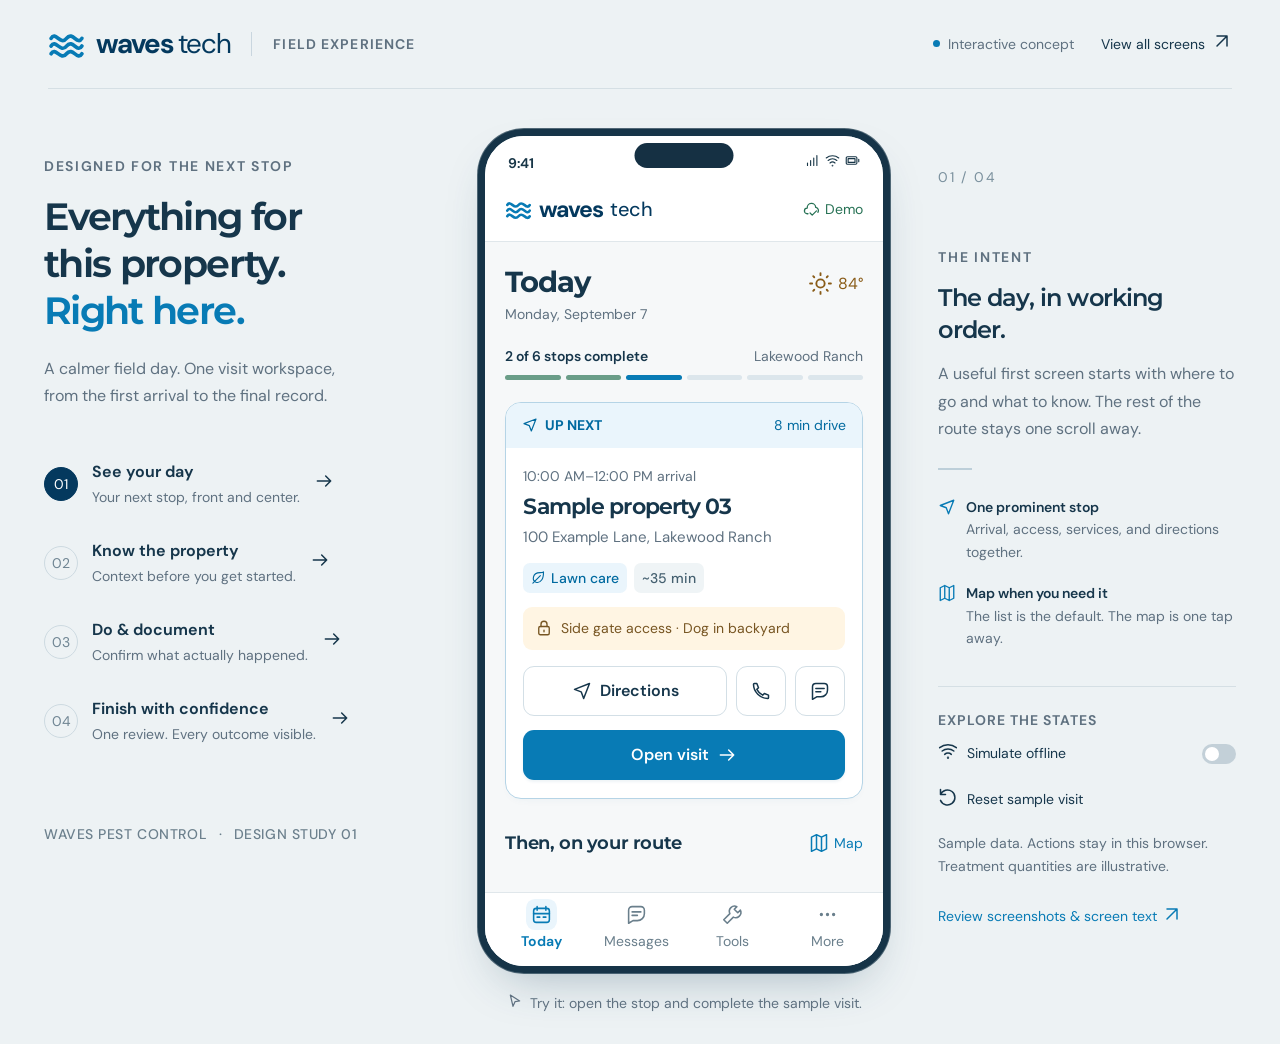
==== index.html @ 24b9bff6 "Publish sample Waves Tech design preview and review screenshots" ====
<!doctype html>
<html lang="en">
<head>
  <meta charset="utf-8">
  <meta name="viewport" content="width=device-width, initial-scale=1, viewport-fit=cover">
  <meta name="robots" content="index, follow">
  <meta name="theme-color" content="#04395e">
  <title>Waves Tech · Field experience concept</title>
  <link rel="stylesheet" href="style.css">
  <script src="app.js" defer></script>
<meta property="og:title" content="Waves Tech — Interactive UI Design"><meta property="og:description" content="Explore the proposed Waves Tech experience: Today, Current visit, Treatment, and Review and finish. Interactive concept with sample data."><meta property="og:image" content="https://wavespestcontrolfl.github.io/waves-tech-design-preview/design-board.png"><meta property="og:type" content="website"><meta name="twitter:card" content="summary_large_image">
</head>
<body>
  <header class="studio-header">
    <a class="studio-brand" href="index.html"><span class="brand-mark" data-icon="waves"></span><strong>waves<span>tech</span></strong><span class="studio-divider"></span><span class="studio-label">FIELD EXPERIENCE</span></a>
    <div class="studio-tools"><span class="concept-label"><i></i> Interactive concept</span><a href="board.html">View all screens <span data-icon="arrow-up-right"></span></a></div>
  </header>
  <main class="studio">
    <aside class="story">
      <div class="eyebrow">DESIGNED FOR THE NEXT STOP</div>
      <h1>Everything for<br>this property.<br><em>Right here.</em></h1>
      <p>A calmer field day. One visit workspace, from the first arrival to the final record.</p>
      <nav class="journey" aria-label="Preview screens">
        <button data-scene="today"><span>01</span><div><strong>See your day</strong><small>Your next stop, front and center.</small></div><span data-icon="arrow-right"></span></button>
        <button data-scene="visit"><span>02</span><div><strong>Know the property</strong><small>Context before you get started.</small></div><span data-icon="arrow-right"></span></button>
        <button data-scene="treatment"><span>03</span><div><strong>Do & document</strong><small>Confirm what actually happened.</small></div><span data-icon="arrow-right"></span></button>
        <button data-scene="review"><span>04</span><div><strong>Finish with confidence</strong><small>One review. Every outcome visible.</small></div><span data-icon="arrow-right"></span></button>
      </nav>
      <div class="story-foot">WAVES PEST CONTROL <span>·</span> DESIGN STUDY 01</div>
    </aside>
    <section class="device-area" aria-label="Interactive mobile preview">
      <div class="device"><div class="device-top"><span>9:41</span><div class="device-island"></div><div class="device-signals"><span data-icon="signal"></span><span data-icon="wifi"></span><span data-icon="battery"></span></div></div><div id="app" class="app"><header class="app-header"><div class="app-logo"><svg class="icon" viewBox="0 0 24 24" aria-hidden="true"><path d="M2 8c3-5 6 5 10 0s7 5 10 0M2 13c3-5 6 5 10 0s7 5 10 0M2 18c3-5 6 5 10 0s7 5 10 0"></path></svg>waves <small>tech</small></div><span class="sync-pill "><svg class="icon" viewBox="0 0 24 24" aria-hidden="true"><path d="M7 18H6a4 4 0 1 1 0-8 6 6 0 0 1 12-1 4.5 4.5 0 0 1 3 7"></path><path d="m10 17 3 3 6-6"></path></svg>Demo</span></header><div class="app-body"><div class="page-title-row"><div><h1>Today</h1><p class="subtext">Monday, September 7</p></div><div class="weather-icon"><svg class="icon" viewBox="0 0 24 24" aria-hidden="true"><circle cx="12" cy="12" r="4"></circle><path d="M12 2v2m0 16v2M2 12h2m16 0h2M5 5l1 1m12 12 1 1M5 19l1-1M18 6l1-1"></path></svg>84°</div></div><div class="progress-row"><strong>2 of 6 stops complete</strong><span>Lakewood Ranch</span></div><div class="progress-track" aria-label="2 of 6 stops complete"><span class="done"></span><span class="done"></span><span class="current"></span><span></span><span></span><span></span></div><article class="card next-card"><div class="card-topline"><span><svg class="icon" viewBox="0 0 24 24" aria-hidden="true"><path d="m21 3-7 18-3-8-8-3Z"></path></svg><strong>UP NEXT</strong></span><span>8 min drive</span></div><div class="card-main"><div class="subtext">10:00 AM–12:00 PM arrival</div><h2 style="margin-top:6px">Sample property 03</h2><p>100 Example Lane, Lakewood Ranch</p><div class="pills"><span class="pill blue"><svg class="icon" viewBox="0 0 24 24" aria-hidden="true"><path d="M20 3c-3 3-14-2-16 8-2 9 8 12 13 5 3-4 3-8 3-13ZM3 21 15 9"></path></svg>Lawn care</span><span class="pill">~35 min</span></div><div class="access-line"><svg class="icon" viewBox="0 0 24 24" aria-hidden="true"><rect x="5" y="10" width="14" height="11" rx="2"></rect><path d="M8 10V7a4 4 0 0 1 8 0v3m-4 5v2"></path></svg>Side gate access · Dog in backyard</div><div class="button-row"><button class="btn secondary" data-action="directions"><svg class="icon" viewBox="0 0 24 24" aria-hidden="true"><path d="m21 3-7 18-3-8-8-3Z"></path></svg>Directions</button><button class="btn secondary square" data-action="contact" aria-label="Call customer"><svg class="icon" viewBox="0 0 24 24" aria-hidden="true"><path d="M7 3H4a1 1 0 0 0-1 1c0 9 8 17 17 17a1 1 0 0 0 1-1v-3l-5-2-2 2a16 16 0 0 1-7-7l2-2Z"></path></svg></button><button class="btn secondary square" data-action="contact" aria-label="Message customer"><svg class="icon" viewBox="0 0 24 24" aria-hidden="true"><path d="M21 11a8 8 0 0 1-8 8H8l-5 3V7a4 4 0 0 1 4-4h10a4 4 0 0 1 4 4Z"></path><path d="M7 9h10M7 13h6"></path></svg></button></div><button class="btn primary wide" data-go="visit">Open visit<svg class="icon" viewBox="0 0 24 24" aria-hidden="true"><path d="M4 12h16m-6-6 6 6-6 6"></path></svg></button></div></article><div class="section-heading"><h2>Then, on your route</h2><button class="text-button" data-action="map"><svg class="icon" viewBox="0 0 24 24" aria-hidden="true"><path d="m3 5 6-3 6 3 6-3v17l-6 3-6-3-6 3Zm6-3v17m6-14v17"></path></svg>Map</button></div><div class="mini-route"><button class="stop-row" data-action="stop" data-stop="04"><span class="stop-number">04</span><div class="stop-description"><div class="stop-window">11:00 AM–1:00 PM</div><strong>Sample property 04</strong><p>200 Example Lane</p><span class="service-line">Quarterly pest</span></div><svg class="icon" viewBox="0 0 24 24" aria-hidden="true"><path d="m9 5 7 7-7 7"></path></svg></button><button class="stop-row" data-action="stop" data-stop="05"><span class="stop-number">05</span><div class="stop-description"><div class="stop-window">1:00–3:00 PM</div><strong>Sample property 05</strong><p>300 Example Lane</p><span class="service-line">Lawn care · Mosquito</span></div><svg class="icon" viewBox="0 0 24 24" aria-hidden="true"><path d="m9 5 7 7-7 7"></path></svg></button><button class="stop-row" data-action="stop" data-stop="06"><span class="stop-number">06</span><div class="stop-description"><div class="stop-window">2:00–4:00 PM</div><strong>Sample property 06</strong><p>400 Example Lane</p><span class="service-line">Quarterly pest</span></div><svg class="icon" viewBox="0 0 24 24" aria-hidden="true"><path d="m9 5 7 7-7 7"></path></svg></button></div><button class="completed-toggle" data-action="completed"><svg class="icon" viewBox="0 0 24 24" aria-hidden="true"><circle cx="12" cy="12" r="9"></circle><path d="m8 12 3 3 5-6"></path></svg>2 earlier stops completed<svg class="icon" viewBox="0 0 24 24" aria-hidden="true"><path d="m6 9 6 6 6-6"></path></svg></button><div class="sample-tag">Design preview · fictional properties</div></div><nav class="bottom-nav" aria-label="Tech navigation"><button data-go="today" class="active" aria-current="page"><svg class="icon" viewBox="0 0 24 24" aria-hidden="true"><rect x="3" y="5" width="18" height="16" rx="3"></rect><path d="M7 3v4m10-4v4M3 11h18m-14 4h3m4 0h3"></path></svg><span>Today</span></button><button data-go="messages" class=""><svg class="icon" viewBox="0 0 24 24" aria-hidden="true"><path d="M21 11a8 8 0 0 1-8 8H8l-5 3V7a4 4 0 0 1 4-4h10a4 4 0 0 1 4 4Z"></path><path d="M7 9h10M7 13h6"></path></svg><span>Messages</span></button><button data-go="tools" class=""><svg class="icon" viewBox="0 0 24 24" aria-hidden="true"><path d="m14 6 4 4 3-3a6 6 0 0 1-8 8l-7 7-4-4 7-7a6 6 0 0 1 8-8Z"></path></svg><span>Tools</span></button><button data-go="more" class=""><svg class="icon" viewBox="0 0 24 24" aria-hidden="true"><circle cx="5" cy="12" r="1"></circle><circle cx="12" cy="12" r="1"></circle><circle cx="19" cy="12" r="1"></circle></svg><span>More</span></button></nav></div></div>
      <div class="device-caption"><span data-icon="pointer"></span> Try it: open the stop and complete the sample visit.</div>
    </section>
    <aside class="design-notes">
      <div class="note-index" id="note-index">01 / 04</div><div class="eyebrow">THE INTENT</div>
      <h2 id="note-title"></h2><p id="note-copy"></p>
      <div class="note-rule"></div><div id="note-details"></div>
      <div class="preview-controls"><div class="eyebrow">EXPLORE THE STATES</div><button id="connection-toggle"><span data-icon="wifi"></span><span>Simulate offline</span><span class="toggle-track"></span></button><button id="reset-demo"><span data-icon="rotate"></span>Reset sample visit</button><p>Sample data. Actions stay in this browser. Treatment quantities are illustrative.</p></div>
      <a class="map-link" href="review.html">Review screenshots & screen text <span data-icon="arrow-up-right"></span></a>
    </aside>
  </main>
  <dialog id="sheet"><div class="sheet-head"><h2 id="sheet-title"></h2><button class="icon-button" id="close-sheet" aria-label="Close dialog"><span data-icon="x"></span></button></div><div id="sheet-content"></div></dialog>
  <div id="toast" class="toast" role="status" aria-live="polite"></div>
</body>
</html>
---- style.css ----
@import url('https://fonts.googleapis.com/css2?family=DM+Sans:wght@400;450;500;550;600;650;700&family=Montserrat:wght@500;600;650;700;750&display=swap');

:root{--navy:#04395e;--blue:#087bb5;--blue-dark:#006aa0;--blue-pale:#eaf5fc;--ink:#16364b;--muted:#5f7180;--line:#e0e7eb;--page:#f6f8f9;--green:#267154;--green-pale:#eaf4ef;--amber:#895b17;--amber-pale:#fff5e3;--font:'DM Sans',-apple-system,BlinkMacSystemFont,'Segoe UI',sans-serif;--heading:'Montserrat',var(--font)}
*{box-sizing:border-box}body{margin:0;color:var(--ink);background:#edf2f4;font-family:var(--font);font-size:16px;line-height:1.45}button,input,textarea,select{font:inherit}button,a{-webkit-tap-highlight-color:transparent}button{cursor:pointer}a{color:inherit;text-decoration:none}button{color:inherit}svg.icon{width:20px;height:20px;stroke:currentColor;fill:none;stroke-width:1.8;stroke-linecap:round;stroke-linejoin:round;flex-shrink:0}button:focus-visible,a:focus-visible{outline:3px solid #0087cc;outline-offset:3px}button:disabled{cursor:not-allowed;opacity:.48}h1,h2,h3,p{margin:0}h1,h2,h3{font-family:var(--heading);letter-spacing:-.035em}button{border:0;background:none}small{font-size:14px}em{font-style:normal;color:var(--blue)}
.studio-header{height:89px;margin:0 48px;display:flex;align-items:center;justify-content:space-between;border-bottom:1px solid #d5dfe4}.studio-brand{display:flex;gap:11px;align-items:center}.brand-mark{display:grid;place-items:center;color:var(--blue)}.brand-mark .icon{width:37px;height:37px;stroke-width:2.4}.studio-brand strong{font-size:28px;letter-spacing:-1.3px;color:var(--navy)}.studio-brand strong>span{font-weight:400;margin-left:5px}.studio-divider{height:24px;width:1px;background:#c9d6df;margin:0 10px}.studio-label,.eyebrow{font-size:14px;letter-spacing:.12em;font-weight:650}.studio-label{color:var(--muted);letter-spacing:.08em}.studio-tools{display:flex;gap:27px;align-items:center;font-size:14px}.studio-tools a{display:flex;align-items:center;gap:7px;min-height:44px}.concept-label{display:flex;gap:8px;align-items:center;color:var(--muted)}.concept-label i{width:7px;height:7px;border-radius:50%;background:var(--blue)}
.studio{max-width:1380px;margin:0 auto;padding:40px 44px 30px;display:grid;grid-template-columns:minmax(275px,1fr) 412px minmax(220px,.77fr);gap:48px;align-items:start}.story{padding-top:27px}.eyebrow{color:var(--muted)}.story h1{font-size:38px;line-height:1.23;margin:18px 0 20px;letter-spacing:-1.65px;font-weight:650}.story>p{max-width:300px;color:var(--muted);line-height:1.7}.journey{display:grid;gap:3px;margin-top:37px}.journey button{display:flex;text-align:left;align-items:center;gap:14px;padding:14px 12px 14px 0;border-radius:12px;min-height:76px}.journey button>span:first-child{font-size:14px;color:#6f8593;border:1px solid #cddae1;width:34px;height:34px;display:grid;place-items:center;border-radius:50%;flex-shrink:0}.journey strong{display:block;font-size:16px;font-weight:650}.journey small{display:block;color:var(--muted);margin-top:4px}.journey button>.icon{margin-left:auto;width:17px;opacity:0}.journey button.selected>span:first-child{background:var(--navy);border-color:var(--navy);color:white}.journey button.selected>.icon{opacity:1;color:var(--blue)}.journey button:hover{background:#e4edf1}.story-foot{margin-top:65px;font-size:14px;font-weight:500;color:#6c808d;letter-spacing:.04em}.story-foot span{margin:0 7px}
.device-area{min-width:0}.device{height:844px;width:412px;border:7px solid #163448;border-radius:46px;background:var(--page);box-shadow:0 22px 50px -22px #234b6360,0 0 0 1px #526977;overflow:hidden;display:flex;flex-direction:column}.device-top{height:44px;flex-shrink:0;padding:10px 23px 0;display:flex;justify-content:space-between;align-items:center;position:relative;background:white;color:#183647;font-size:14px;font-weight:650}.device-island{position:absolute;width:99px;height:25px;border-radius:20px;top:7px;left:50%;transform:translateX(-50%);background:#153043}.device-signals{display:flex;gap:5px}.device-signals .icon{width:15px;height:15px}.device-caption{display:flex;justify-content:center;gap:7px;font-size:14px;color:var(--muted);margin-top:20px}.device-caption .icon{width:16px;height:16px}.app{flex:1;min-height:0;display:flex;flex-direction:column;position:relative;background:var(--page)}
.design-notes{padding-top:38px}.note-index{font-size:14px;letter-spacing:.12em;color:#7a909d;margin-bottom:60px}.design-notes h2{font-size:24px;line-height:1.35;margin:14px 0;font-weight:600}.design-notes>p{font-size:16px;line-height:1.7;color:var(--muted)}.note-rule{width:34px;height:2px;background:#bdcfd9;margin:26px 0}.detail-note{display:flex;gap:10px;margin:0 0 19px;font-size:14px;line-height:1.6;color:var(--muted)}.detail-note>.icon{width:18px;height:18px;margin-top:2px;color:var(--blue)}.detail-note strong{color:var(--ink);font-weight:600}.preview-controls{border-top:1px solid #d5dfe4;margin-top:37px;padding-top:23px}.preview-controls .eyebrow{font-size:14px;letter-spacing:.07em}.preview-controls button{display:flex;align-items:center;gap:9px;text-align:left;font-size:14px;padding:10px 0;min-height:46px;width:100%}.preview-controls p{font-size:14px;line-height:1.65;color:var(--muted);margin-top:9px}.toggle-track{height:20px;width:34px;border-radius:20px;background:#c3d0d8;position:relative;margin-left:auto}.toggle-track:after{content:'';position:absolute;height:14px;width:14px;left:3px;top:3px;border-radius:100%;background:white}.is-offline .toggle-track{background:var(--amber)}.is-offline .toggle-track:after{left:17px}.map-link{display:flex;gap:5px;align-items:center;margin-top:26px;font-size:14px;color:var(--blue)}
.app-header{padding:12px 20px 14px;background:white;display:flex;align-items:center;justify-content:space-between;min-height:62px;border-bottom:1px solid var(--line)}.app-logo{display:flex;gap:7px;align-items:center;font-size:23px;font-weight:700;letter-spacing:-1px;color:var(--navy)}.app-logo .icon{width:27px;height:27px;color:var(--blue);stroke-width:2.3}.app-logo small{font-weight:450;letter-spacing:0;font-size:20px}.app-header-title{display:flex;gap:7px;align-items:center;font-weight:650}.app-header-title .icon-button{margin-left:-10px}.icon-button{display:grid;place-items:center;min-width:44px;min-height:44px;border-radius:10px}.icon-button:hover{background:var(--blue-pale)}.sync-pill{display:flex;gap:5px;align-items:center;color:var(--green);font-size:14px}.sync-pill .icon{width:17px;height:17px}.sync-pill.offline{color:var(--amber)}.app-body{overflow-y:auto;overscroll-behavior:contain;scrollbar-width:none;padding:22px 20px;flex:1;min-height:0}.app-body::-webkit-scrollbar{display:none}.page-title-row{display:flex;align-items:flex-start;justify-content:space-between;margin-bottom:20px}.app h1{font-size:29px;line-height:1.25;font-weight:700}.subtext{color:var(--muted);font-size:14px;line-height:1.55}.page-title-row .subtext{margin-top:4px}.weather-icon{color:var(--amber);display:flex;align-items:center;gap:5px;font-size:16px;margin-top:7px}.weather-icon .icon{width:25px;height:25px}.progress-row{display:flex;justify-content:space-between;font-size:14px;color:var(--muted);margin:0 0 9px}.progress-row strong{color:var(--ink);font-weight:600}.progress-track{display:flex;gap:5px;margin-bottom:22px}.progress-track span{flex:1;height:5px;background:#dce6ec;border-radius:5px}.progress-track .done{background:#6a9d88}.progress-track .current{background:var(--blue)}.section-heading{display:flex;justify-content:space-between;align-items:center;gap:8px;margin:22px 0 12px}.section-heading h2{font-size:18px;letter-spacing:-.4px;font-weight:650}.section-heading:first-child{margin-top:0}.text-button{color:var(--blue);font-size:14px;padding:8px 0;min-height:44px;display:inline-flex;align-items:center;justify-content:center;gap:5px}.eyelabel{font-size:14px;font-weight:650;letter-spacing:.07em;text-transform:uppercase}.card{border:1px solid var(--line);background:white;border-radius:16px;overflow:hidden}.next-card{border-color:#b5d4e6;box-shadow:0 4px 12px -8px #28688c20}.card-topline{display:flex;justify-content:space-between;align-items:center;padding:12px 16px;background:var(--blue-pale);color:var(--blue-dark);font-size:14px}.card-topline>span{display:flex;gap:7px;align-items:center}.card-topline .icon{width:16px;height:16px}.card-main{padding:18px 17px}.card h2{font-size:22px;font-weight:650;line-height:1.3}.card-main>p{font-size:15px;color:var(--muted);margin-top:5px}.pills{display:flex;gap:7px;flex-wrap:wrap;margin:14px 0}.pill{display:inline-flex;gap:5px;align-items:center;border-radius:7px;background:#eff4f6;color:#456070;padding:5px 8px;font-size:14px;font-weight:500}.pill .icon{width:15px;height:15px}.pill.blue{background:var(--blue-pale);color:var(--blue-dark)}.pill.green{background:var(--green-pale);color:var(--green)}.pill.amber{background:var(--amber-pale);color:var(--amber)}.access-line{display:flex;align-items:flex-start;gap:8px;padding:11px 12px;background:var(--amber-pale);color:#775522;border-radius:9px;font-size:14px;line-height:1.5}.access-line .icon{width:18px;height:18px;margin-top:1px}.button-row{display:flex;gap:9px;margin-top:16px}.btn{display:flex;align-items:center;justify-content:center;gap:8px;min-height:50px;border-radius:11px;font-size:16px;font-weight:600;padding:12px 15px;line-height:1.2}.btn.primary{background:var(--blue);color:white;box-shadow:0 2px 3px #005b8212}.btn.primary:hover{background:var(--blue-dark)}.btn.secondary{background:#fff;border:1px solid #d3dfe6;color:var(--ink)}.btn.secondary:hover{background:var(--blue-pale)}.btn.wide{width:100%}.button-row>.btn{flex:1}.button-row>.square{flex:0 0 50px;padding:0}.next-card .card-main>.btn{margin-top:14px}.mini-route{position:relative}.stop-row{display:flex;align-items:flex-start;gap:12px;padding:16px 0;border-bottom:1px solid var(--line);text-align:left;width:100%;min-height:90px}.stop-row:last-child{border-bottom:0}.stop-number{display:grid;place-items:center;width:30px;height:30px;border:1px solid #cbd9e1;background:#fff;border-radius:50%;font-size:14px;margin-top:3px;flex-shrink:0}.stop-number.done{background:var(--green-pale);color:var(--green);border-color:transparent}.stop-number .icon{width:16px;height:16px}.stop-description{flex:1;min-width:0}.stop-description strong{display:block;font-size:16px;font-weight:650}.stop-description p{font-size:14px;color:var(--muted);margin:4px 0}.stop-description .service-line{font-size:14px;color:#617d8e}.stop-row>.icon{width:17px;color:#90a5b2;margin-top:8px}.stop-window{font-size:14px;color:#526b7b}.completed-toggle{padding:10px 0;color:var(--muted);display:flex;align-items:center;gap:7px;font-size:14px;min-height:44px}.bottom-nav{display:flex;border-top:1px solid var(--line);background:#fff;padding:7px 8px 11px;flex-shrink:0}.bottom-nav button{flex:1;display:flex;flex-direction:column;align-items:center;gap:4px;min-height:52px;color:#6a7f8c;font-size:14px;padding:4px}.bottom-nav .icon{width:21px;height:21px}.bottom-nav button.active{color:var(--blue);font-weight:650}.bottom-nav button.active>.icon{background:var(--blue-pale);box-shadow:0 0 0 5px var(--blue-pale);border-radius:4px}.bottom-nav button span{margin-top:2px}
.visit-title{margin-bottom:18px}.visit-title .eyelabel{color:var(--blue);margin-bottom:6px}.visit-title h1{font-size:26px}.visit-title>p{color:var(--muted);font-size:15px;margin:5px 0 8px}.visit-time{display:flex;gap:7px;align-items:center;color:var(--muted);font-size:14px}.visit-time .icon{width:16px;height:16px}.quick-actions{display:flex;gap:8px;margin-top:16px}.quick-actions .btn{flex:1;font-size:14px;min-height:46px;padding:10px}.context-block{padding:15px 16px;border-bottom:1px solid var(--line);font-size:15px}.context-block:last-child{border-bottom:0}.context-title{display:flex;align-items:center;gap:8px;font-size:15px;font-weight:600;margin-bottom:5px}.context-title .icon{width:18px;height:18px;color:var(--blue)}.context-block p{color:var(--muted);line-height:1.6;font-size:15px}.context-block.warning{background:var(--amber-pale)}.context-block.warning .context-title,.context-block.warning .icon{color:var(--amber)}details.context-block summary{cursor:pointer;list-style:none;display:flex;justify-content:space-between;align-items:center;min-height:25px;font-weight:600}details.context-block summary::-webkit-details-marker{display:none}details.context-block[open] p{margin-top:9px}.work-line{display:flex;align-items:center;gap:11px;padding:15px}.work-line+.work-line{border-top:1px solid var(--line)}.work-icon{display:grid;place-items:center;width:38px;height:38px;flex-shrink:0;border-radius:10px;background:var(--blue-pale);color:var(--blue)}.work-line strong{display:block;font-size:16px;font-weight:600}.work-line small{display:block;color:var(--muted);margin-top:2px}.work-line>.icon{margin-left:auto}.action-dock{flex-shrink:0;border-top:1px solid var(--line);padding:10px 16px 11px;background:#fff}.dock-meta{display:flex;align-items:center;justify-content:space-between;margin-bottom:8px;font-size:14px;color:var(--muted)}.dock-meta>span{display:flex;align-items:center;gap:5px}.dock-meta .icon{width:15px;height:15px}.dock-meta button{font-size:14px;color:var(--blue);padding:4px 2px;min-height:28px}.action-dock .btn{min-height:52px}.action-dock .btn .icon:last-child{margin-left:auto}.action-dock .btn .icon:first-child{margin-right:auto}.service-banner{display:flex;align-items:center;justify-content:space-between;background:var(--blue-pale);padding:11px 16px;font-size:14px;color:var(--blue-dark);border-bottom:1px solid #d7eaf5}.service-banner>span{display:flex;gap:6px;align-items:center}.pulse{height:7px;width:7px;border-radius:50%;background:var(--blue)}.service-banner .icon{width:16px;height:16px}.measurement-grid{display:grid;grid-template-columns:1fr 1fr;gap:1px;background:var(--line);border-radius:12px;overflow:hidden;border:1px solid var(--line);margin:15px 0}.measurement-grid>div{background:#fff;padding:13px 15px}.measurement-grid strong{display:block;font-size:20px;font-weight:600;letter-spacing:-.5px}.measurement-grid small{font-size:14px;color:var(--muted)}.batch-card{margin-top:13px}.batch-top{padding:13px 15px;display:flex;align-items:center;gap:9px;background:#f0f6f9;font-size:15px;font-weight:600}.batch-top .icon{color:var(--blue)}.batch-top .pill{margin-left:auto;padding:3px 7px}.product-row{padding:15px;border-bottom:1px solid var(--line)}.product-name{display:flex;justify-content:space-between;align-items:center;gap:10px;font-size:16px;font-weight:600}.product-name .icon{width:17px;color:var(--muted)}.product-row p{font-size:14px;color:var(--muted);margin-top:3px}.product-bottom{display:flex;align-items:center;justify-content:space-between;margin-top:10px}.quantity{font-size:15px;font-weight:600}.confirm{display:flex;align-items:center;gap:6px;padding:7px 10px;min-height:44px;font-size:14px;color:var(--blue);border:1px solid #bcd8e8;border-radius:8px}.confirm .icon{width:16px;height:16px}.confirm.confirmed{background:var(--green-pale);color:var(--green);border-color:transparent}.batch-foot{display:flex;justify-content:space-between;padding:9px 15px}.field-label{display:block;font-size:15px;font-weight:600;margin-bottom:7px}.textarea,textarea,input,select{border:1px solid #ccdbe3;border-radius:10px;background:white;color:var(--ink);font-size:16px;padding:12px;width:100%}textarea{min-height:95px;resize:vertical;line-height:1.5}textarea:focus,input:focus,select:focus{outline:2px solid #62aad2;outline-offset:1px}.choice-row{display:flex;flex-wrap:wrap;gap:8px}.choice{min-height:44px;padding:10px 12px;border:1px solid #cfdae1;border-radius:9px;background:white;font-size:14px}.choice.selected{background:var(--blue-pale);color:var(--blue-dark);border-color:#82b9d7}.small-hint{font-size:14px;line-height:1.55;color:var(--muted);margin-top:8px}.review-heading{display:flex;justify-content:space-between;align-items:center;margin:0 0 15px}.review-heading h1{font-size:26px}.review-card{padding:16px}.review-card h3{font-size:18px;margin:2px 0 6px}.review-card p{font-size:15px;color:var(--muted);line-height:1.6}.review-row{display:flex;align-items:flex-start;gap:10px;padding:15px 0;border-bottom:1px solid var(--line)}.review-row:last-child{border-bottom:0}.review-row>.icon{color:var(--green);margin-top:2px}.review-row strong{font-size:15px;font-weight:600;display:block}.review-row p{font-size:14px;color:var(--muted);margin-top:3px}.review-row>.text-button{margin-left:auto;padding:0;min-height:30px;flex-shrink:0}.review-row.waiting>.icon{color:var(--amber)}.report-preview{border:1px solid #c4d8e4;background:#f1f7fa;border-radius:13px;padding:15px;margin-top:16px}.report-preview .eyelabel{font-size:14px;color:var(--blue)}.report-preview p{font-size:15px;line-height:1.65;color:#3e5b6e;margin-top:8px}.report-preview .text-button{margin-top:4px}.checkline{display:flex;align-items:flex-start;gap:10px;font-size:15px;padding:17px 0;cursor:pointer}.checkline input{width:20px;height:20px;flex-shrink:0;accent-color:var(--blue);margin-top:2px}.success-top{text-align:center;padding:15px 0 22px}.success-symbol{display:grid;place-items:center;width:67px;height:67px;border-radius:50%;background:var(--green-pale);color:var(--green);margin:0 auto 17px}.success-symbol .icon{height:32px;width:32px}.success-top h1{font-size:27px}.success-top p{color:var(--muted);font-size:15px;margin-top:9px}.queue-count{display:grid;place-items:center;color:var(--amber);background:var(--amber-pale);padding:3px 9px;border-radius:5px;font-size:14px}.resume-strip{display:flex;gap:7px;align-items:center;background:var(--blue-pale);padding:12px 15px;min-height:48px;font-size:14px;color:var(--blue);border-bottom:1px solid #d5e8f3;width:100%;text-align:left}.resume-strip>.icon:last-child{margin-left:auto}.tool-grid{display:grid;grid-template-columns:1fr 1fr;gap:12px}.tool-tile{padding:17px 13px;min-height:132px;background:white;border:1px solid var(--line);border-radius:14px;text-align:left;display:flex;flex-direction:column;gap:8px}.tool-tile>.icon{color:var(--blue);width:25px;height:25px}.tool-tile strong{font-size:16px;font-weight:600}.tool-tile small{font-size:14px;color:var(--muted)}.offline-banner{background:var(--amber-pale);color:var(--amber);padding:9px 16px;font-size:14px;display:flex;gap:7px;align-items:center}.offline-banner .icon{width:16px;height:16px}.sample-tag{text-align:center;font-size:14px;color:var(--muted);margin-top:22px}.sample-tag:before{content:'';width:18px;height:1px;background:var(--line);display:inline-block;margin:0 8px 4px 0}.photo-slots{display:flex;gap:8px;margin-top:10px;flex-wrap:wrap}.photo-slot{width:95px;min-height:94px;display:flex;flex-direction:column;align-items:center;justify-content:center;gap:7px;background:#e8f0f4;border:1px dashed #a9bdca;border-radius:10px;font-size:14px;color:#597689}.photo-slot span{font-size:14px}.form-group{margin:16px 0}.form-group label{display:block;font-weight:600;font-size:15px;margin-bottom:6px}.sheet-copy{font-size:16px;color:var(--muted);line-height:1.65}.sheet-card{margin:15px 0;padding:15px;background:var(--page);border-radius:12px}.sheet-card h3{font-size:17px;margin-bottom:7px}.sheet-card p{font-size:15px;color:var(--muted);line-height:1.6}dialog{width:min(450px,calc(100% - 24px));border:1px solid var(--line);border-radius:22px;padding:21px;color:var(--ink);box-shadow:0 15px 80px #00263e30;max-height:85dvh;overflow-y:auto}dialog::backdrop{background:#0a263c66;backdrop-filter:blur(3px)}.sheet-head{display:flex;justify-content:space-between;align-items:center;gap:10px;margin-bottom:15px}.sheet-head h2{font-size:22px;font-weight:600}.toast{position:fixed;bottom:28px;left:50%;transform:translateX(-50%) translateY(20px);background:var(--navy);color:white;border-radius:12px;padding:13px 19px;font-size:15px;box-shadow:0 5px 25px #12395020;z-index:20;opacity:0;pointer-events:none;max-width:calc(100% - 30px);width:max-content;transition:opacity .15s,transform .15s}.toast.show{opacity:1;transform:translateX(-50%) translateY(0)}.map-illustration{width:100%;background:#edf3f0;border-radius:13px;overflow:hidden;margin:15px 0}.map-illustration svg{display:block;width:100%;height:auto}.map-illustration text{font-family:var(--font);font-size:14px}
@media(min-width:1600px){.studio{gap:75px;padding-top:54px}.device{height:874px}.story{padding-top:44px}}
@media(max-width:1200px) and (min-width:761px){.studio{grid-template-columns:minmax(240px,1fr) 400px;gap:38px;max-width:1000px}.device{width:400px}.design-notes{display:none}.studio-label{display:none}.story h1{font-size:35px}.studio-tools{gap:18px}}
@media(max-width:760px){body{background:var(--page)}.studio-header,.story,.design-notes,.device-caption{display:none}.studio{display:block;padding:0;margin:0;max-width:none}.device{height:100dvh;width:100%;border:0;border-radius:0;box-shadow:none}.device-top{display:none}.device-area{width:100%}.app-header{padding-top:calc(12px + env(safe-area-inset-top,0px))}.bottom-nav{padding-bottom:calc(10px + env(safe-area-inset-bottom,0px))}.toast{bottom:calc(90px + env(safe-area-inset-bottom,0px))}dialog{padding-bottom:calc(21px + env(safe-area-inset-bottom,0px))}.app-body{padding:20px}.action-dock{padding-top:8px;padding-bottom:9px}.sample-tag{margin-top:18px}}
@media(prefers-reduced-motion:reduce){*{scroll-behavior:auto!important;transition:none!important}}
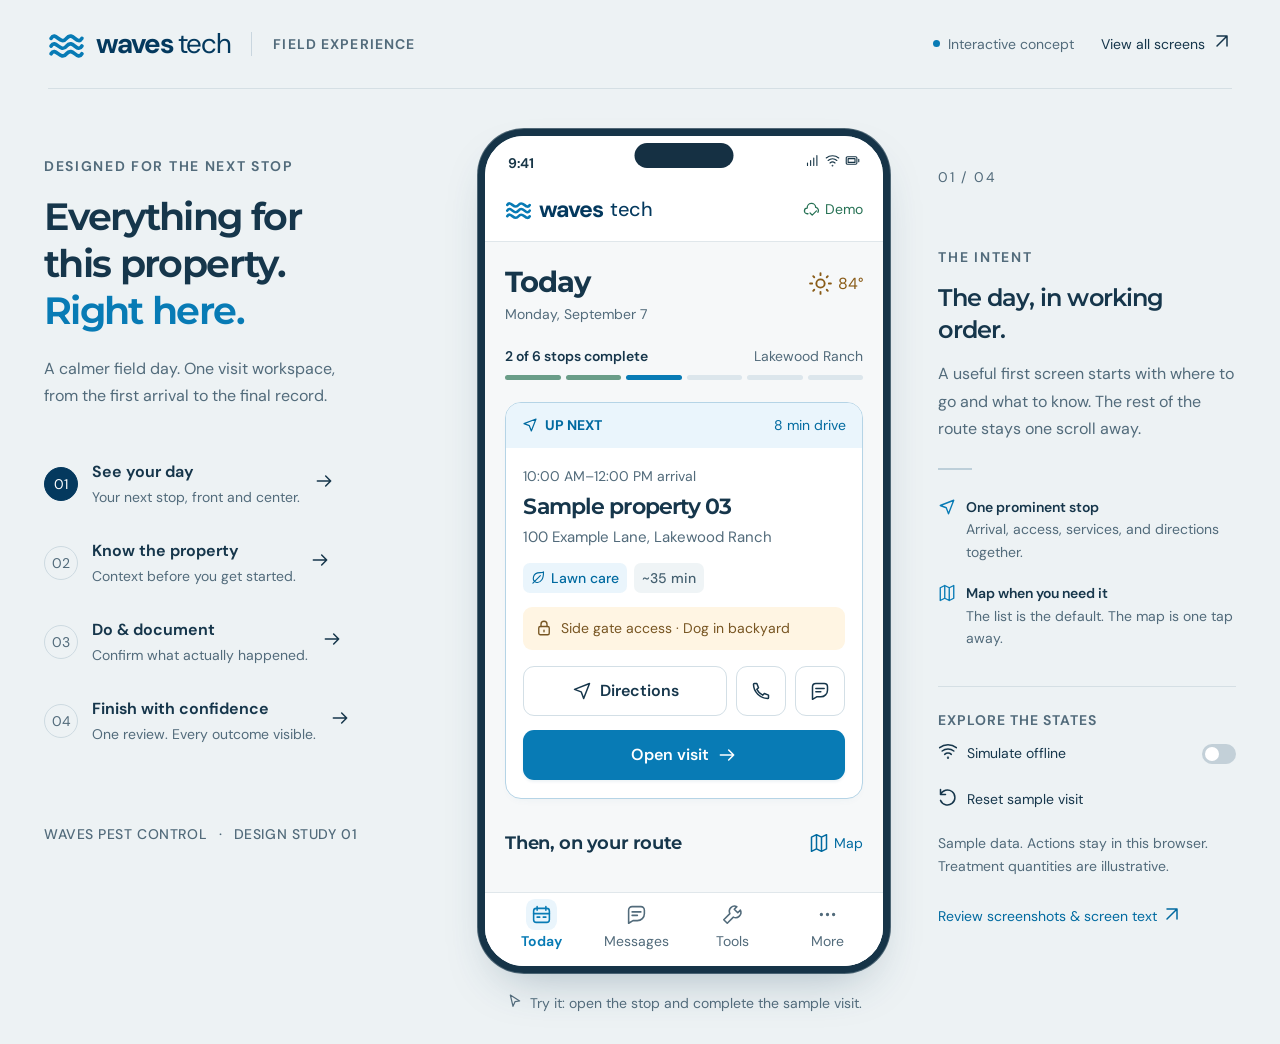
==== commit 41c72d9b: "Fix Tech preview completion and refresh review assets Require explicit treated areas, focus missing " ====
--- a/index.html
+++ b/index.html
@@ -40,7 +40,7 @@
       <a class="map-link" href="review.html">Review screenshots & screen text <span data-icon="arrow-up-right"></span></a>
     </aside>
   </main>
-  <dialog id="sheet"><div class="sheet-head"><h2 id="sheet-title"></h2><button class="icon-button" id="close-sheet" aria-label="Close dialog"><span data-icon="x"></span></button></div><div id="sheet-content"></div></dialog>
+  <dialog id="sheet" aria-labelledby="sheet-title"><div class="sheet-head"><h2 id="sheet-title"></h2><button class="icon-button" id="close-sheet" aria-label="Close dialog"><span data-icon="x"></span></button></div><div id="sheet-content"></div></dialog>
   <div id="toast" class="toast" role="status" aria-live="polite"></div>
 </body>
 </html>
--- a/style.css
+++ b/style.css
@@ -1,13 +1,13 @@
 @import url('https://fonts.googleapis.com/css2?family=DM+Sans:wght@400;450;500;550;600;650;700&family=Montserrat:wght@500;600;650;700;750&display=swap');
 
-:root{--navy:#04395e;--blue:#087bb5;--blue-dark:#006aa0;--blue-pale:#eaf5fc;--ink:#16364b;--muted:#5f7180;--line:#e0e7eb;--page:#f6f8f9;--green:#267154;--green-pale:#eaf4ef;--amber:#895b17;--amber-pale:#fff5e3;--font:'DM Sans',-apple-system,BlinkMacSystemFont,'Segoe UI',sans-serif;--heading:'Montserrat',var(--font)}
+:root{--navy:#04395e;--blue:#087bb5;--blue-dark:#006aa0;--blue-pale:#eaf5fc;--ink:#16364b;--muted:#526b7b;--line:#e0e7eb;--page:#f6f8f9;--green:#267154;--green-pale:#eaf4ef;--amber:#895b17;--amber-pale:#fff5e3;--font:'DM Sans',-apple-system,BlinkMacSystemFont,'Segoe UI',sans-serif;--heading:'Montserrat',var(--font)}
 *{box-sizing:border-box}body{margin:0;color:var(--ink);background:#edf2f4;font-family:var(--font);font-size:16px;line-height:1.45}button,input,textarea,select{font:inherit}button,a{-webkit-tap-highlight-color:transparent}button{cursor:pointer}a{color:inherit;text-decoration:none}button{color:inherit}svg.icon{width:20px;height:20px;stroke:currentColor;fill:none;stroke-width:1.8;stroke-linecap:round;stroke-linejoin:round;flex-shrink:0}button:focus-visible,a:focus-visible{outline:3px solid #0087cc;outline-offset:3px}button:disabled{cursor:not-allowed;opacity:.48}h1,h2,h3,p{margin:0}h1,h2,h3{font-family:var(--heading);letter-spacing:-.035em}button{border:0;background:none}small{font-size:14px}em{font-style:normal;color:var(--blue)}
 .studio-header{height:89px;margin:0 48px;display:flex;align-items:center;justify-content:space-between;border-bottom:1px solid #d5dfe4}.studio-brand{display:flex;gap:11px;align-items:center}.brand-mark{display:grid;place-items:center;color:var(--blue)}.brand-mark .icon{width:37px;height:37px;stroke-width:2.4}.studio-brand strong{font-size:28px;letter-spacing:-1.3px;color:var(--navy)}.studio-brand strong>span{font-weight:400;margin-left:5px}.studio-divider{height:24px;width:1px;background:#c9d6df;margin:0 10px}.studio-label,.eyebrow{font-size:14px;letter-spacing:.12em;font-weight:650}.studio-label{color:var(--muted);letter-spacing:.08em}.studio-tools{display:flex;gap:27px;align-items:center;font-size:14px}.studio-tools a{display:flex;align-items:center;gap:7px;min-height:44px}.concept-label{display:flex;gap:8px;align-items:center;color:var(--muted)}.concept-label i{width:7px;height:7px;border-radius:50%;background:var(--blue)}
-.studio{max-width:1380px;margin:0 auto;padding:40px 44px 30px;display:grid;grid-template-columns:minmax(275px,1fr) 412px minmax(220px,.77fr);gap:48px;align-items:start}.story{padding-top:27px}.eyebrow{color:var(--muted)}.story h1{font-size:38px;line-height:1.23;margin:18px 0 20px;letter-spacing:-1.65px;font-weight:650}.story>p{max-width:300px;color:var(--muted);line-height:1.7}.journey{display:grid;gap:3px;margin-top:37px}.journey button{display:flex;text-align:left;align-items:center;gap:14px;padding:14px 12px 14px 0;border-radius:12px;min-height:76px}.journey button>span:first-child{font-size:14px;color:#6f8593;border:1px solid #cddae1;width:34px;height:34px;display:grid;place-items:center;border-radius:50%;flex-shrink:0}.journey strong{display:block;font-size:16px;font-weight:650}.journey small{display:block;color:var(--muted);margin-top:4px}.journey button>.icon{margin-left:auto;width:17px;opacity:0}.journey button.selected>span:first-child{background:var(--navy);border-color:var(--navy);color:white}.journey button.selected>.icon{opacity:1;color:var(--blue)}.journey button:hover{background:#e4edf1}.story-foot{margin-top:65px;font-size:14px;font-weight:500;color:#6c808d;letter-spacing:.04em}.story-foot span{margin:0 7px}
+.studio{max-width:1380px;margin:0 auto;padding:40px 44px 30px;display:grid;grid-template-columns:minmax(275px,1fr) 412px minmax(220px,.77fr);gap:48px;align-items:start}.story{padding-top:27px}.eyebrow{color:var(--muted)}.story h1{font-size:38px;line-height:1.23;margin:18px 0 20px;letter-spacing:-1.65px;font-weight:650}.story>p{max-width:300px;color:var(--muted);line-height:1.7}.journey{display:grid;gap:3px;margin-top:37px}.journey button{display:flex;text-align:left;align-items:center;gap:14px;padding:14px 12px 14px 0;border-radius:12px;min-height:76px}.journey button>span:first-child{font-size:14px;color:var(--muted);border:1px solid #cddae1;width:34px;height:34px;display:grid;place-items:center;border-radius:50%;flex-shrink:0}.journey strong{display:block;font-size:16px;font-weight:650}.journey small{display:block;color:var(--muted);margin-top:4px}.journey button>.icon{margin-left:auto;width:17px;opacity:0}.journey button.selected>span:first-child{background:var(--navy);border-color:var(--navy);color:white}.journey button.selected>.icon{opacity:1;color:var(--blue)}.journey button:hover{background:#e4edf1}.story-foot{margin-top:65px;font-size:14px;font-weight:500;color:var(--muted);letter-spacing:.04em}.story-foot span{margin:0 7px}
 .device-area{min-width:0}.device{height:844px;width:412px;border:7px solid #163448;border-radius:46px;background:var(--page);box-shadow:0 22px 50px -22px #234b6360,0 0 0 1px #526977;overflow:hidden;display:flex;flex-direction:column}.device-top{height:44px;flex-shrink:0;padding:10px 23px 0;display:flex;justify-content:space-between;align-items:center;position:relative;background:white;color:#183647;font-size:14px;font-weight:650}.device-island{position:absolute;width:99px;height:25px;border-radius:20px;top:7px;left:50%;transform:translateX(-50%);background:#153043}.device-signals{display:flex;gap:5px}.device-signals .icon{width:15px;height:15px}.device-caption{display:flex;justify-content:center;gap:7px;font-size:14px;color:var(--muted);margin-top:20px}.device-caption .icon{width:16px;height:16px}.app{flex:1;min-height:0;display:flex;flex-direction:column;position:relative;background:var(--page)}
-.design-notes{padding-top:38px}.note-index{font-size:14px;letter-spacing:.12em;color:#7a909d;margin-bottom:60px}.design-notes h2{font-size:24px;line-height:1.35;margin:14px 0;font-weight:600}.design-notes>p{font-size:16px;line-height:1.7;color:var(--muted)}.note-rule{width:34px;height:2px;background:#bdcfd9;margin:26px 0}.detail-note{display:flex;gap:10px;margin:0 0 19px;font-size:14px;line-height:1.6;color:var(--muted)}.detail-note>.icon{width:18px;height:18px;margin-top:2px;color:var(--blue)}.detail-note strong{color:var(--ink);font-weight:600}.preview-controls{border-top:1px solid #d5dfe4;margin-top:37px;padding-top:23px}.preview-controls .eyebrow{font-size:14px;letter-spacing:.07em}.preview-controls button{display:flex;align-items:center;gap:9px;text-align:left;font-size:14px;padding:10px 0;min-height:46px;width:100%}.preview-controls p{font-size:14px;line-height:1.65;color:var(--muted);margin-top:9px}.toggle-track{height:20px;width:34px;border-radius:20px;background:#c3d0d8;position:relative;margin-left:auto}.toggle-track:after{content:'';position:absolute;height:14px;width:14px;left:3px;top:3px;border-radius:100%;background:white}.is-offline .toggle-track{background:var(--amber)}.is-offline .toggle-track:after{left:17px}.map-link{display:flex;gap:5px;align-items:center;margin-top:26px;font-size:14px;color:var(--blue)}
-.app-header{padding:12px 20px 14px;background:white;display:flex;align-items:center;justify-content:space-between;min-height:62px;border-bottom:1px solid var(--line)}.app-logo{display:flex;gap:7px;align-items:center;font-size:23px;font-weight:700;letter-spacing:-1px;color:var(--navy)}.app-logo .icon{width:27px;height:27px;color:var(--blue);stroke-width:2.3}.app-logo small{font-weight:450;letter-spacing:0;font-size:20px}.app-header-title{display:flex;gap:7px;align-items:center;font-weight:650}.app-header-title .icon-button{margin-left:-10px}.icon-button{display:grid;place-items:center;min-width:44px;min-height:44px;border-radius:10px}.icon-button:hover{background:var(--blue-pale)}.sync-pill{display:flex;gap:5px;align-items:center;color:var(--green);font-size:14px}.sync-pill .icon{width:17px;height:17px}.sync-pill.offline{color:var(--amber)}.app-body{overflow-y:auto;overscroll-behavior:contain;scrollbar-width:none;padding:22px 20px;flex:1;min-height:0}.app-body::-webkit-scrollbar{display:none}.page-title-row{display:flex;align-items:flex-start;justify-content:space-between;margin-bottom:20px}.app h1{font-size:29px;line-height:1.25;font-weight:700}.subtext{color:var(--muted);font-size:14px;line-height:1.55}.page-title-row .subtext{margin-top:4px}.weather-icon{color:var(--amber);display:flex;align-items:center;gap:5px;font-size:16px;margin-top:7px}.weather-icon .icon{width:25px;height:25px}.progress-row{display:flex;justify-content:space-between;font-size:14px;color:var(--muted);margin:0 0 9px}.progress-row strong{color:var(--ink);font-weight:600}.progress-track{display:flex;gap:5px;margin-bottom:22px}.progress-track span{flex:1;height:5px;background:#dce6ec;border-radius:5px}.progress-track .done{background:#6a9d88}.progress-track .current{background:var(--blue)}.section-heading{display:flex;justify-content:space-between;align-items:center;gap:8px;margin:22px 0 12px}.section-heading h2{font-size:18px;letter-spacing:-.4px;font-weight:650}.section-heading:first-child{margin-top:0}.text-button{color:var(--blue);font-size:14px;padding:8px 0;min-height:44px;display:inline-flex;align-items:center;justify-content:center;gap:5px}.eyelabel{font-size:14px;font-weight:650;letter-spacing:.07em;text-transform:uppercase}.card{border:1px solid var(--line);background:white;border-radius:16px;overflow:hidden}.next-card{border-color:#b5d4e6;box-shadow:0 4px 12px -8px #28688c20}.card-topline{display:flex;justify-content:space-between;align-items:center;padding:12px 16px;background:var(--blue-pale);color:var(--blue-dark);font-size:14px}.card-topline>span{display:flex;gap:7px;align-items:center}.card-topline .icon{width:16px;height:16px}.card-main{padding:18px 17px}.card h2{font-size:22px;font-weight:650;line-height:1.3}.card-main>p{font-size:15px;color:var(--muted);margin-top:5px}.pills{display:flex;gap:7px;flex-wrap:wrap;margin:14px 0}.pill{display:inline-flex;gap:5px;align-items:center;border-radius:7px;background:#eff4f6;color:#456070;padding:5px 8px;font-size:14px;font-weight:500}.pill .icon{width:15px;height:15px}.pill.blue{background:var(--blue-pale);color:var(--blue-dark)}.pill.green{background:var(--green-pale);color:var(--green)}.pill.amber{background:var(--amber-pale);color:var(--amber)}.access-line{display:flex;align-items:flex-start;gap:8px;padding:11px 12px;background:var(--amber-pale);color:#775522;border-radius:9px;font-size:14px;line-height:1.5}.access-line .icon{width:18px;height:18px;margin-top:1px}.button-row{display:flex;gap:9px;margin-top:16px}.btn{display:flex;align-items:center;justify-content:center;gap:8px;min-height:50px;border-radius:11px;font-size:16px;font-weight:600;padding:12px 15px;line-height:1.2}.btn.primary{background:var(--blue);color:white;box-shadow:0 2px 3px #005b8212}.btn.primary:hover{background:var(--blue-dark)}.btn.secondary{background:#fff;border:1px solid #d3dfe6;color:var(--ink)}.btn.secondary:hover{background:var(--blue-pale)}.btn.wide{width:100%}.button-row>.btn{flex:1}.button-row>.square{flex:0 0 50px;padding:0}.next-card .card-main>.btn{margin-top:14px}.mini-route{position:relative}.stop-row{display:flex;align-items:flex-start;gap:12px;padding:16px 0;border-bottom:1px solid var(--line);text-align:left;width:100%;min-height:90px}.stop-row:last-child{border-bottom:0}.stop-number{display:grid;place-items:center;width:30px;height:30px;border:1px solid #cbd9e1;background:#fff;border-radius:50%;font-size:14px;margin-top:3px;flex-shrink:0}.stop-number.done{background:var(--green-pale);color:var(--green);border-color:transparent}.stop-number .icon{width:16px;height:16px}.stop-description{flex:1;min-width:0}.stop-description strong{display:block;font-size:16px;font-weight:650}.stop-description p{font-size:14px;color:var(--muted);margin:4px 0}.stop-description .service-line{font-size:14px;color:#617d8e}.stop-row>.icon{width:17px;color:#90a5b2;margin-top:8px}.stop-window{font-size:14px;color:#526b7b}.completed-toggle{padding:10px 0;color:var(--muted);display:flex;align-items:center;gap:7px;font-size:14px;min-height:44px}.bottom-nav{display:flex;border-top:1px solid var(--line);background:#fff;padding:7px 8px 11px;flex-shrink:0}.bottom-nav button{flex:1;display:flex;flex-direction:column;align-items:center;gap:4px;min-height:52px;color:#6a7f8c;font-size:14px;padding:4px}.bottom-nav .icon{width:21px;height:21px}.bottom-nav button.active{color:var(--blue);font-weight:650}.bottom-nav button.active>.icon{background:var(--blue-pale);box-shadow:0 0 0 5px var(--blue-pale);border-radius:4px}.bottom-nav button span{margin-top:2px}
-.visit-title{margin-bottom:18px}.visit-title .eyelabel{color:var(--blue);margin-bottom:6px}.visit-title h1{font-size:26px}.visit-title>p{color:var(--muted);font-size:15px;margin:5px 0 8px}.visit-time{display:flex;gap:7px;align-items:center;color:var(--muted);font-size:14px}.visit-time .icon{width:16px;height:16px}.quick-actions{display:flex;gap:8px;margin-top:16px}.quick-actions .btn{flex:1;font-size:14px;min-height:46px;padding:10px}.context-block{padding:15px 16px;border-bottom:1px solid var(--line);font-size:15px}.context-block:last-child{border-bottom:0}.context-title{display:flex;align-items:center;gap:8px;font-size:15px;font-weight:600;margin-bottom:5px}.context-title .icon{width:18px;height:18px;color:var(--blue)}.context-block p{color:var(--muted);line-height:1.6;font-size:15px}.context-block.warning{background:var(--amber-pale)}.context-block.warning .context-title,.context-block.warning .icon{color:var(--amber)}details.context-block summary{cursor:pointer;list-style:none;display:flex;justify-content:space-between;align-items:center;min-height:25px;font-weight:600}details.context-block summary::-webkit-details-marker{display:none}details.context-block[open] p{margin-top:9px}.work-line{display:flex;align-items:center;gap:11px;padding:15px}.work-line+.work-line{border-top:1px solid var(--line)}.work-icon{display:grid;place-items:center;width:38px;height:38px;flex-shrink:0;border-radius:10px;background:var(--blue-pale);color:var(--blue)}.work-line strong{display:block;font-size:16px;font-weight:600}.work-line small{display:block;color:var(--muted);margin-top:2px}.work-line>.icon{margin-left:auto}.action-dock{flex-shrink:0;border-top:1px solid var(--line);padding:10px 16px 11px;background:#fff}.dock-meta{display:flex;align-items:center;justify-content:space-between;margin-bottom:8px;font-size:14px;color:var(--muted)}.dock-meta>span{display:flex;align-items:center;gap:5px}.dock-meta .icon{width:15px;height:15px}.dock-meta button{font-size:14px;color:var(--blue);padding:4px 2px;min-height:28px}.action-dock .btn{min-height:52px}.action-dock .btn .icon:last-child{margin-left:auto}.action-dock .btn .icon:first-child{margin-right:auto}.service-banner{display:flex;align-items:center;justify-content:space-between;background:var(--blue-pale);padding:11px 16px;font-size:14px;color:var(--blue-dark);border-bottom:1px solid #d7eaf5}.service-banner>span{display:flex;gap:6px;align-items:center}.pulse{height:7px;width:7px;border-radius:50%;background:var(--blue)}.service-banner .icon{width:16px;height:16px}.measurement-grid{display:grid;grid-template-columns:1fr 1fr;gap:1px;background:var(--line);border-radius:12px;overflow:hidden;border:1px solid var(--line);margin:15px 0}.measurement-grid>div{background:#fff;padding:13px 15px}.measurement-grid strong{display:block;font-size:20px;font-weight:600;letter-spacing:-.5px}.measurement-grid small{font-size:14px;color:var(--muted)}.batch-card{margin-top:13px}.batch-top{padding:13px 15px;display:flex;align-items:center;gap:9px;background:#f0f6f9;font-size:15px;font-weight:600}.batch-top .icon{color:var(--blue)}.batch-top .pill{margin-left:auto;padding:3px 7px}.product-row{padding:15px;border-bottom:1px solid var(--line)}.product-name{display:flex;justify-content:space-between;align-items:center;gap:10px;font-size:16px;font-weight:600}.product-name .icon{width:17px;color:var(--muted)}.product-row p{font-size:14px;color:var(--muted);margin-top:3px}.product-bottom{display:flex;align-items:center;justify-content:space-between;margin-top:10px}.quantity{font-size:15px;font-weight:600}.confirm{display:flex;align-items:center;gap:6px;padding:7px 10px;min-height:44px;font-size:14px;color:var(--blue);border:1px solid #bcd8e8;border-radius:8px}.confirm .icon{width:16px;height:16px}.confirm.confirmed{background:var(--green-pale);color:var(--green);border-color:transparent}.batch-foot{display:flex;justify-content:space-between;padding:9px 15px}.field-label{display:block;font-size:15px;font-weight:600;margin-bottom:7px}.textarea,textarea,input,select{border:1px solid #ccdbe3;border-radius:10px;background:white;color:var(--ink);font-size:16px;padding:12px;width:100%}textarea{min-height:95px;resize:vertical;line-height:1.5}textarea:focus,input:focus,select:focus{outline:2px solid #62aad2;outline-offset:1px}.choice-row{display:flex;flex-wrap:wrap;gap:8px}.choice{min-height:44px;padding:10px 12px;border:1px solid #cfdae1;border-radius:9px;background:white;font-size:14px}.choice.selected{background:var(--blue-pale);color:var(--blue-dark);border-color:#82b9d7}.small-hint{font-size:14px;line-height:1.55;color:var(--muted);margin-top:8px}.review-heading{display:flex;justify-content:space-between;align-items:center;margin:0 0 15px}.review-heading h1{font-size:26px}.review-card{padding:16px}.review-card h3{font-size:18px;margin:2px 0 6px}.review-card p{font-size:15px;color:var(--muted);line-height:1.6}.review-row{display:flex;align-items:flex-start;gap:10px;padding:15px 0;border-bottom:1px solid var(--line)}.review-row:last-child{border-bottom:0}.review-row>.icon{color:var(--green);margin-top:2px}.review-row strong{font-size:15px;font-weight:600;display:block}.review-row p{font-size:14px;color:var(--muted);margin-top:3px}.review-row>.text-button{margin-left:auto;padding:0;min-height:30px;flex-shrink:0}.review-row.waiting>.icon{color:var(--amber)}.report-preview{border:1px solid #c4d8e4;background:#f1f7fa;border-radius:13px;padding:15px;margin-top:16px}.report-preview .eyelabel{font-size:14px;color:var(--blue)}.report-preview p{font-size:15px;line-height:1.65;color:#3e5b6e;margin-top:8px}.report-preview .text-button{margin-top:4px}.checkline{display:flex;align-items:flex-start;gap:10px;font-size:15px;padding:17px 0;cursor:pointer}.checkline input{width:20px;height:20px;flex-shrink:0;accent-color:var(--blue);margin-top:2px}.success-top{text-align:center;padding:15px 0 22px}.success-symbol{display:grid;place-items:center;width:67px;height:67px;border-radius:50%;background:var(--green-pale);color:var(--green);margin:0 auto 17px}.success-symbol .icon{height:32px;width:32px}.success-top h1{font-size:27px}.success-top p{color:var(--muted);font-size:15px;margin-top:9px}.queue-count{display:grid;place-items:center;color:var(--amber);background:var(--amber-pale);padding:3px 9px;border-radius:5px;font-size:14px}.resume-strip{display:flex;gap:7px;align-items:center;background:var(--blue-pale);padding:12px 15px;min-height:48px;font-size:14px;color:var(--blue);border-bottom:1px solid #d5e8f3;width:100%;text-align:left}.resume-strip>.icon:last-child{margin-left:auto}.tool-grid{display:grid;grid-template-columns:1fr 1fr;gap:12px}.tool-tile{padding:17px 13px;min-height:132px;background:white;border:1px solid var(--line);border-radius:14px;text-align:left;display:flex;flex-direction:column;gap:8px}.tool-tile>.icon{color:var(--blue);width:25px;height:25px}.tool-tile strong{font-size:16px;font-weight:600}.tool-tile small{font-size:14px;color:var(--muted)}.offline-banner{background:var(--amber-pale);color:var(--amber);padding:9px 16px;font-size:14px;display:flex;gap:7px;align-items:center}.offline-banner .icon{width:16px;height:16px}.sample-tag{text-align:center;font-size:14px;color:var(--muted);margin-top:22px}.sample-tag:before{content:'';width:18px;height:1px;background:var(--line);display:inline-block;margin:0 8px 4px 0}.photo-slots{display:flex;gap:8px;margin-top:10px;flex-wrap:wrap}.photo-slot{width:95px;min-height:94px;display:flex;flex-direction:column;align-items:center;justify-content:center;gap:7px;background:#e8f0f4;border:1px dashed #a9bdca;border-radius:10px;font-size:14px;color:#597689}.photo-slot span{font-size:14px}.form-group{margin:16px 0}.form-group label{display:block;font-weight:600;font-size:15px;margin-bottom:6px}.sheet-copy{font-size:16px;color:var(--muted);line-height:1.65}.sheet-card{margin:15px 0;padding:15px;background:var(--page);border-radius:12px}.sheet-card h3{font-size:17px;margin-bottom:7px}.sheet-card p{font-size:15px;color:var(--muted);line-height:1.6}dialog{width:min(450px,calc(100% - 24px));border:1px solid var(--line);border-radius:22px;padding:21px;color:var(--ink);box-shadow:0 15px 80px #00263e30;max-height:85dvh;overflow-y:auto}dialog::backdrop{background:#0a263c66;backdrop-filter:blur(3px)}.sheet-head{display:flex;justify-content:space-between;align-items:center;gap:10px;margin-bottom:15px}.sheet-head h2{font-size:22px;font-weight:600}.toast{position:fixed;bottom:28px;left:50%;transform:translateX(-50%) translateY(20px);background:var(--navy);color:white;border-radius:12px;padding:13px 19px;font-size:15px;box-shadow:0 5px 25px #12395020;z-index:20;opacity:0;pointer-events:none;max-width:calc(100% - 30px);width:max-content;transition:opacity .15s,transform .15s}.toast.show{opacity:1;transform:translateX(-50%) translateY(0)}.map-illustration{width:100%;background:#edf3f0;border-radius:13px;overflow:hidden;margin:15px 0}.map-illustration svg{display:block;width:100%;height:auto}.map-illustration text{font-family:var(--font);font-size:14px}
+.design-notes{padding-top:38px}.note-index{font-size:14px;letter-spacing:.12em;color:var(--muted);margin-bottom:60px}.design-notes h2{font-size:24px;line-height:1.35;margin:14px 0;font-weight:600}.design-notes>p{font-size:16px;line-height:1.7;color:var(--muted)}.note-rule{width:34px;height:2px;background:#bdcfd9;margin:26px 0}.detail-note{display:flex;gap:10px;margin:0 0 19px;font-size:14px;line-height:1.6;color:var(--muted)}.detail-note>.icon{width:18px;height:18px;margin-top:2px;color:var(--blue)}.detail-note strong{color:var(--ink);font-weight:600}.preview-controls{border-top:1px solid #d5dfe4;margin-top:37px;padding-top:23px}.preview-controls .eyebrow{font-size:14px;letter-spacing:.07em}.preview-controls button{display:flex;align-items:center;gap:9px;text-align:left;font-size:14px;padding:10px 0;min-height:46px;width:100%}.preview-controls p{font-size:14px;line-height:1.65;color:var(--muted);margin-top:9px}.toggle-track{height:20px;width:34px;border-radius:20px;background:#c3d0d8;position:relative;margin-left:auto}.toggle-track:after{content:'';position:absolute;height:14px;width:14px;left:3px;top:3px;border-radius:100%;background:white}.is-offline .toggle-track{background:var(--amber)}.is-offline .toggle-track:after{left:17px}.map-link{display:flex;gap:5px;align-items:center;margin-top:26px;font-size:14px;color:var(--blue-dark)}
+.app-header{padding:12px 20px 14px;background:white;display:flex;align-items:center;justify-content:space-between;min-height:62px;border-bottom:1px solid var(--line)}.app-logo{display:flex;gap:7px;align-items:center;font-size:23px;font-weight:700;letter-spacing:-1px;color:var(--navy)}.app-logo .icon{width:27px;height:27px;color:var(--blue);stroke-width:2.3}.app-logo small{font-weight:450;letter-spacing:0;font-size:20px}.app-header-title{display:flex;gap:7px;align-items:center;font-weight:650}.app-header-title .icon-button{margin-left:-10px}.icon-button{display:grid;place-items:center;min-width:44px;min-height:44px;border-radius:10px}.icon-button:hover{background:var(--blue-pale)}.sync-pill{display:flex;gap:5px;align-items:center;color:var(--green);font-size:14px}.sync-pill .icon{width:17px;height:17px}.sync-pill.offline{color:var(--amber)}.app-body{overflow-y:auto;overscroll-behavior:contain;scrollbar-width:none;padding:22px 20px;flex:1;min-height:0}.app-body::-webkit-scrollbar{display:none}.page-title-row{display:flex;align-items:flex-start;justify-content:space-between;margin-bottom:20px}.app h1{font-size:29px;line-height:1.25;font-weight:700}.subtext{color:var(--muted);font-size:14px;line-height:1.55}.page-title-row .subtext{margin-top:4px}.weather-icon{color:var(--amber);display:flex;align-items:center;gap:5px;font-size:16px;margin-top:7px}.weather-icon .icon{width:25px;height:25px}.progress-row{display:flex;justify-content:space-between;font-size:14px;color:var(--muted);margin:0 0 9px}.progress-row strong{color:var(--ink);font-weight:600}.progress-track{display:flex;gap:5px;margin-bottom:22px}.progress-track span{flex:1;height:5px;background:#dce6ec;border-radius:5px}.progress-track .done{background:#6a9d88}.progress-track .current{background:var(--blue)}.section-heading{display:flex;justify-content:space-between;align-items:center;gap:8px;margin:22px 0 12px}.section-heading h2{font-size:18px;letter-spacing:-.4px;font-weight:650}.section-heading:first-child{margin-top:0}.text-button{color:var(--blue-dark);font-size:14px;padding:8px 0;min-height:44px;min-width:44px;display:inline-flex;align-items:center;justify-content:center;gap:5px}.eyelabel{font-size:14px;font-weight:650;letter-spacing:.07em;text-transform:uppercase}.card{border:1px solid var(--line);background:white;border-radius:16px;overflow:hidden}.next-card{border-color:#b5d4e6;box-shadow:0 4px 12px -8px #28688c20}.card-topline{display:flex;justify-content:space-between;align-items:center;padding:12px 16px;background:var(--blue-pale);color:var(--blue-dark);font-size:14px}.card-topline>span{display:flex;gap:7px;align-items:center}.card-topline .icon{width:16px;height:16px}.card-main{padding:18px 17px}.card h2{font-size:22px;font-weight:650;line-height:1.3}.card-main>p{font-size:15px;color:var(--muted);margin-top:5px}.pills{display:flex;gap:7px;flex-wrap:wrap;margin:14px 0}.pill{display:inline-flex;gap:5px;align-items:center;border-radius:7px;background:#eff4f6;color:#456070;padding:5px 8px;font-size:14px;font-weight:500}.pill .icon{width:15px;height:15px}.pill.blue{background:var(--blue-pale);color:var(--blue-dark)}.pill.green{background:var(--green-pale);color:var(--green)}.pill.amber{background:var(--amber-pale);color:var(--amber)}.access-line{display:flex;align-items:flex-start;gap:8px;padding:11px 12px;background:var(--amber-pale);color:#775522;border-radius:9px;font-size:14px;line-height:1.5}.access-line .icon{width:18px;height:18px;margin-top:1px}.button-row{display:flex;gap:9px;margin-top:16px}.btn{display:flex;align-items:center;justify-content:center;gap:8px;min-height:50px;border-radius:11px;font-size:16px;font-weight:600;padding:12px 15px;line-height:1.2}.btn.primary{background:var(--blue);color:white;box-shadow:0 2px 3px #005b8212}.btn.primary:hover{background:var(--blue-dark)}.btn.secondary{background:#fff;border:1px solid #d3dfe6;color:var(--ink)}.btn.secondary:hover{background:var(--blue-pale)}.btn.wide{width:100%}.button-row>.btn{flex:1}.button-row>.square{flex:0 0 50px;padding:0}.next-card .card-main>.btn{margin-top:14px}.mini-route{position:relative}.stop-row{display:flex;align-items:flex-start;gap:12px;padding:16px 0;border-bottom:1px solid var(--line);text-align:left;width:100%;min-height:90px}.stop-row:last-child{border-bottom:0}.stop-number{display:grid;place-items:center;width:30px;height:30px;border:1px solid #cbd9e1;background:#fff;border-radius:50%;font-size:14px;margin-top:3px;flex-shrink:0}.stop-number.done{background:var(--green-pale);color:var(--green);border-color:transparent}.stop-number .icon{width:16px;height:16px}.stop-description{flex:1;min-width:0}.stop-description strong{display:block;font-size:16px;font-weight:650}.stop-description p{font-size:14px;color:var(--muted);margin:4px 0}.stop-description .service-line{font-size:14px;color:var(--muted)}.stop-row>.icon{width:17px;color:#90a5b2;margin-top:8px}.stop-window{font-size:14px;color:#526b7b}.completed-toggle{padding:10px 0;color:var(--muted);display:flex;align-items:center;gap:7px;font-size:14px;min-height:44px}.bottom-nav{display:flex;border-top:1px solid var(--line);background:#fff;padding:7px 8px 11px;flex-shrink:0}.bottom-nav button{flex:1;display:flex;flex-direction:column;align-items:center;gap:4px;min-height:52px;color:var(--muted);font-size:14px;padding:4px}.bottom-nav .icon{width:21px;height:21px}.bottom-nav button.active{color:var(--blue);font-weight:650}.bottom-nav button.active>.icon{background:var(--blue-pale);box-shadow:0 0 0 5px var(--blue-pale);border-radius:4px}.bottom-nav button span{margin-top:2px}
+.visit-title{margin-bottom:18px}.visit-title .eyelabel{color:var(--blue-dark);margin-bottom:6px}.visit-title h1{font-size:26px}.visit-title>p{color:var(--muted);font-size:15px;margin:5px 0 8px}.visit-time{display:flex;gap:7px;align-items:center;color:var(--muted);font-size:14px}.visit-time .icon{width:16px;height:16px}.quick-actions{display:flex;gap:8px;margin-top:16px}.quick-actions .btn{flex:1;font-size:14px;min-height:46px;padding:10px}.context-block{padding:15px 16px;border-bottom:1px solid var(--line);font-size:15px}.context-block:last-child{border-bottom:0}.context-title{display:flex;align-items:center;gap:8px;font-size:15px;font-weight:600;margin-bottom:5px}.context-title .icon{width:18px;height:18px;color:var(--blue)}.context-block p{color:var(--muted);line-height:1.6;font-size:15px}.context-block.warning{background:var(--amber-pale)}.context-block.warning .context-title,.context-block.warning .icon{color:var(--amber)}details.context-block summary{cursor:pointer;list-style:none;display:flex;justify-content:space-between;align-items:center;min-height:44px;font-weight:600}details.context-block summary::-webkit-details-marker{display:none}details.context-block[open] p{margin-top:9px}.work-line{display:flex;align-items:center;gap:11px;padding:15px}.work-line+.work-line{border-top:1px solid var(--line)}.work-icon{display:grid;place-items:center;width:38px;height:38px;flex-shrink:0;border-radius:10px;background:var(--blue-pale);color:var(--blue)}.work-line strong{display:block;font-size:16px;font-weight:600}.work-line small{display:block;color:var(--muted);margin-top:2px}.work-line>.icon{margin-left:auto}.action-dock{flex-shrink:0;border-top:1px solid var(--line);padding:10px 16px 11px;background:#fff}.dock-meta{display:flex;align-items:center;justify-content:space-between;margin-bottom:8px;font-size:14px;color:var(--muted)}.dock-meta>span{display:flex;align-items:center;gap:5px}.dock-meta .icon{width:15px;height:15px}.dock-meta button{font-size:14px;color:var(--blue);padding:8px 4px;min-height:44px;min-width:44px}.action-dock .btn{min-height:52px}.action-dock .btn .icon:last-child{margin-left:auto}.action-dock .btn .icon:first-child{margin-right:auto}.service-banner{display:flex;align-items:center;justify-content:space-between;background:var(--blue-pale);padding:11px 16px;font-size:14px;color:var(--blue-dark);border-bottom:1px solid #d7eaf5}.service-banner>span{display:flex;gap:6px;align-items:center}.pulse{height:7px;width:7px;border-radius:50%;background:var(--blue)}.service-banner .icon{width:16px;height:16px}.measurement-grid{display:grid;grid-template-columns:1fr 1fr;gap:1px;background:var(--line);border-radius:12px;overflow:hidden;border:1px solid var(--line);margin:15px 0}.measurement-grid>div{background:#fff;padding:13px 15px}.measurement-grid strong{display:block;font-size:20px;font-weight:600;letter-spacing:-.5px}.measurement-grid small{font-size:14px;color:var(--muted)}.batch-card{margin-top:13px}.batch-top{padding:13px 15px;display:flex;align-items:center;gap:9px;background:#f0f6f9;font-size:15px;font-weight:600}.batch-top .icon{color:var(--blue)}.batch-top .pill{margin-left:auto;padding:3px 7px}.product-row{padding:15px;border-bottom:1px solid var(--line)}.product-name{display:flex;justify-content:space-between;align-items:center;gap:10px;font-size:16px;font-weight:600}.product-name .icon{width:17px;color:var(--muted)}.product-row p{font-size:14px;color:var(--muted);margin-top:3px}.product-bottom{display:flex;align-items:center;justify-content:space-between;margin-top:10px}.quantity{font-size:15px;font-weight:600}.confirm{display:flex;align-items:center;gap:6px;padding:7px 10px;min-height:44px;font-size:14px;color:var(--blue);border:1px solid #bcd8e8;border-radius:8px}.confirm .icon{width:16px;height:16px}.confirm.confirmed{background:var(--green-pale);color:var(--green);border-color:transparent}.batch-foot{display:flex;justify-content:space-between;padding:9px 15px}.field-label{display:block;font-size:15px;font-weight:600;margin-bottom:7px}.textarea,textarea,input,select{border:1px solid #ccdbe3;border-radius:10px;background:white;color:var(--ink);font-size:16px;padding:12px;width:100%}textarea{min-height:95px;resize:vertical;line-height:1.5}textarea:focus,input:focus,select:focus{outline:2px solid #62aad2;outline-offset:1px}.choice-row{display:flex;flex-wrap:wrap;gap:8px}.choice{min-height:44px;padding:10px 12px;border:1px solid #cfdae1;border-radius:9px;background:white;font-size:14px}.choice.selected{background:var(--blue-pale);color:var(--blue-dark);border-color:#82b9d7}.small-hint{font-size:14px;line-height:1.55;color:var(--muted);margin-top:8px}.review-heading{display:flex;justify-content:space-between;align-items:center;margin:0 0 15px}.review-heading h1{font-size:26px}.review-card{padding:16px}.review-card h3{font-size:18px;margin:2px 0 6px}.review-card p{font-size:15px;color:var(--muted);line-height:1.6}.review-row{display:flex;align-items:flex-start;gap:10px;padding:15px 0;border-bottom:1px solid var(--line)}.review-row:last-child{border-bottom:0}.review-row>.icon{color:var(--green);margin-top:2px}.review-row strong{font-size:15px;font-weight:600;display:block}.review-row p{font-size:14px;color:var(--muted);margin-top:3px}.review-row>.text-button{margin-left:auto;padding:0 8px;min-height:44px;min-width:44px;flex-shrink:0}.review-row.waiting>.icon{color:var(--amber)}.report-preview{border:1px solid #c4d8e4;background:#f1f7fa;border-radius:13px;padding:15px;margin-top:16px}.report-preview .eyelabel{font-size:14px;color:var(--blue-dark)}.report-preview p{font-size:15px;line-height:1.65;color:#3e5b6e;margin-top:8px}.report-preview .text-button{margin-top:4px}.success-top{text-align:center;padding:15px 0 22px}.success-symbol{display:grid;place-items:center;width:67px;height:67px;border-radius:50%;background:var(--green-pale);color:var(--green);margin:0 auto 17px}.success-symbol .icon{height:32px;width:32px}.success-top h1{font-size:27px}.success-top p{color:var(--muted);font-size:15px;margin-top:9px}.queue-count{display:grid;place-items:center;color:var(--amber);background:var(--amber-pale);padding:3px 9px;border-radius:5px;font-size:14px}.resume-strip{display:flex;gap:7px;align-items:center;background:var(--blue-pale);padding:12px 15px;min-height:48px;font-size:14px;color:var(--blue-dark);border-bottom:1px solid #d5e8f3;width:100%;text-align:left}.resume-strip>.icon:last-child{margin-left:auto}.tool-grid{display:grid;grid-template-columns:1fr 1fr;gap:12px}.tool-tile{padding:17px 13px;min-height:132px;background:white;border:1px solid var(--line);border-radius:14px;text-align:left;display:flex;flex-direction:column;gap:8px}.tool-tile>.icon{color:var(--blue);width:25px;height:25px}.tool-tile strong{font-size:16px;font-weight:600}.tool-tile small{font-size:14px;color:var(--muted)}.offline-banner{background:var(--amber-pale);color:var(--amber);padding:9px 16px;font-size:14px;display:flex;gap:7px;align-items:center}.offline-banner .icon{width:16px;height:16px}.sample-tag{text-align:center;font-size:14px;color:var(--muted);margin-top:22px}.sample-tag:before{content:'';width:18px;height:1px;background:var(--line);display:inline-block;margin:0 8px 4px 0}.photo-slots{display:flex;gap:8px;margin-top:10px;flex-wrap:wrap}.photo-slot{width:95px;min-height:94px;display:flex;flex-direction:column;align-items:center;justify-content:center;gap:7px;background:#e8f0f4;border:1px dashed #a9bdca;border-radius:10px;font-size:14px;color:var(--muted)}.photo-slot span{font-size:14px}.form-group{margin:16px 0}.form-group label{display:block;font-weight:600;font-size:15px;margin-bottom:6px}.sheet-copy{font-size:16px;color:var(--muted);line-height:1.65}.sheet-card{margin:15px 0;padding:15px;background:var(--page);border-radius:12px}.sheet-card h3{font-size:17px;margin-bottom:7px}.sheet-card p{font-size:15px;color:var(--muted);line-height:1.6}dialog{width:min(450px,calc(100% - 24px));border:1px solid var(--line);border-radius:22px;padding:21px;color:var(--ink);box-shadow:0 15px 80px #00263e30;max-height:85dvh;overflow-y:auto}dialog::backdrop{background:#0a263c66;backdrop-filter:blur(3px)}.sheet-head{display:flex;justify-content:space-between;align-items:center;gap:10px;margin-bottom:15px}.sheet-head h2{font-size:22px;font-weight:600}.toast{position:fixed;bottom:28px;left:50%;transform:translateX(-50%) translateY(20px);background:var(--navy);color:white;border-radius:12px;padding:13px 19px;font-size:15px;box-shadow:0 5px 25px #12395020;z-index:20;opacity:0;pointer-events:none;max-width:calc(100% - 30px);width:max-content;transition:opacity .15s,transform .15s}.toast.show{opacity:1;transform:translateX(-50%) translateY(0)}.map-illustration{width:100%;background:#edf3f0;border-radius:13px;overflow:hidden;margin:15px 0}.map-illustration svg{display:block;width:100%;height:auto}.map-illustration text{font-family:var(--font);font-size:14px}
 @media(min-width:1600px){.studio{gap:75px;padding-top:54px}.device{height:874px}.story{padding-top:44px}}
 @media(max-width:1200px) and (min-width:761px){.studio{grid-template-columns:minmax(240px,1fr) 400px;gap:38px;max-width:1000px}.device{width:400px}.design-notes{display:none}.studio-label{display:none}.story h1{font-size:35px}.studio-tools{gap:18px}}
 @media(max-width:760px){body{background:var(--page)}.studio-header,.story,.design-notes,.device-caption{display:none}.studio{display:block;padding:0;margin:0;max-width:none}.device{height:100dvh;width:100%;border:0;border-radius:0;box-shadow:none}.device-top{display:none}.device-area{width:100%}.app-header{padding-top:calc(12px + env(safe-area-inset-top,0px))}.bottom-nav{padding-bottom:calc(10px + env(safe-area-inset-bottom,0px))}.toast{bottom:calc(90px + env(safe-area-inset-bottom,0px))}dialog{padding-bottom:calc(21px + env(safe-area-inset-bottom,0px))}.app-body{padding:20px}.action-dock{padding-top:8px;padding-bottom:9px}.sample-tag{margin-top:18px}}
